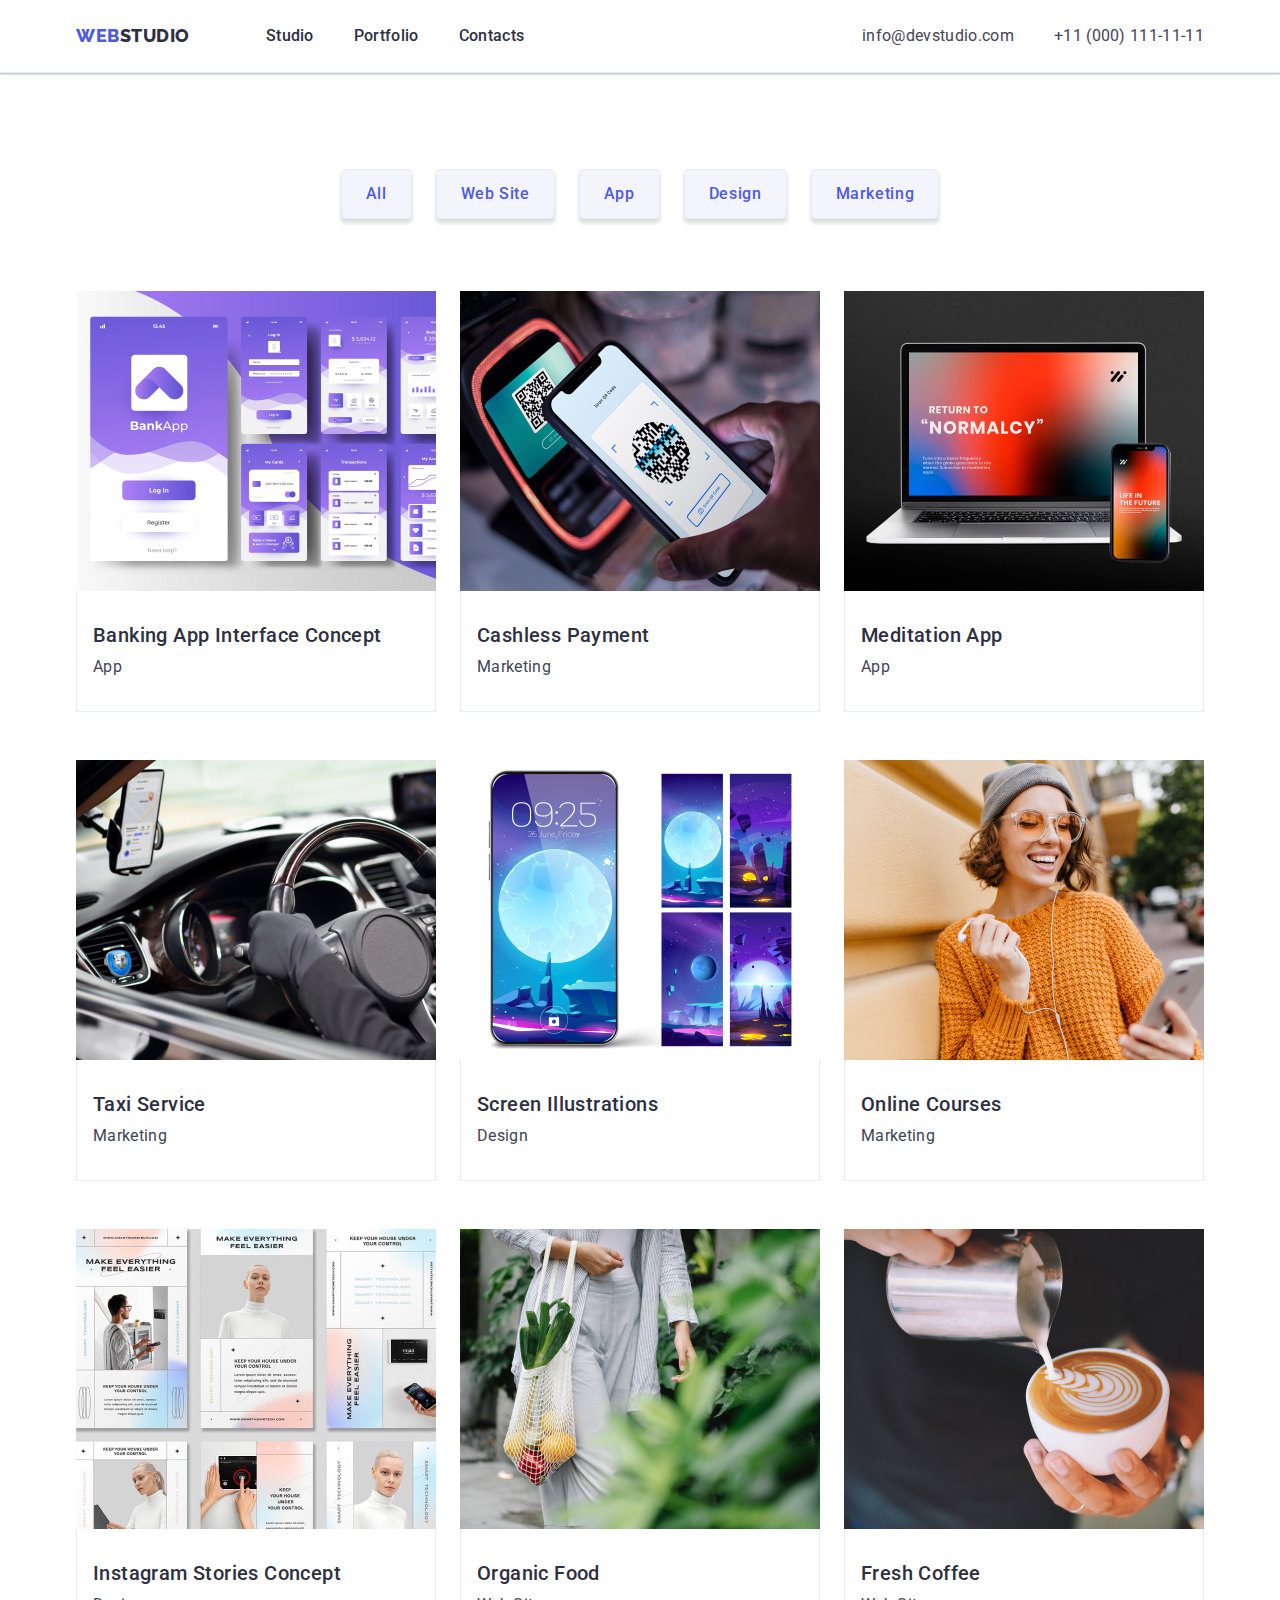
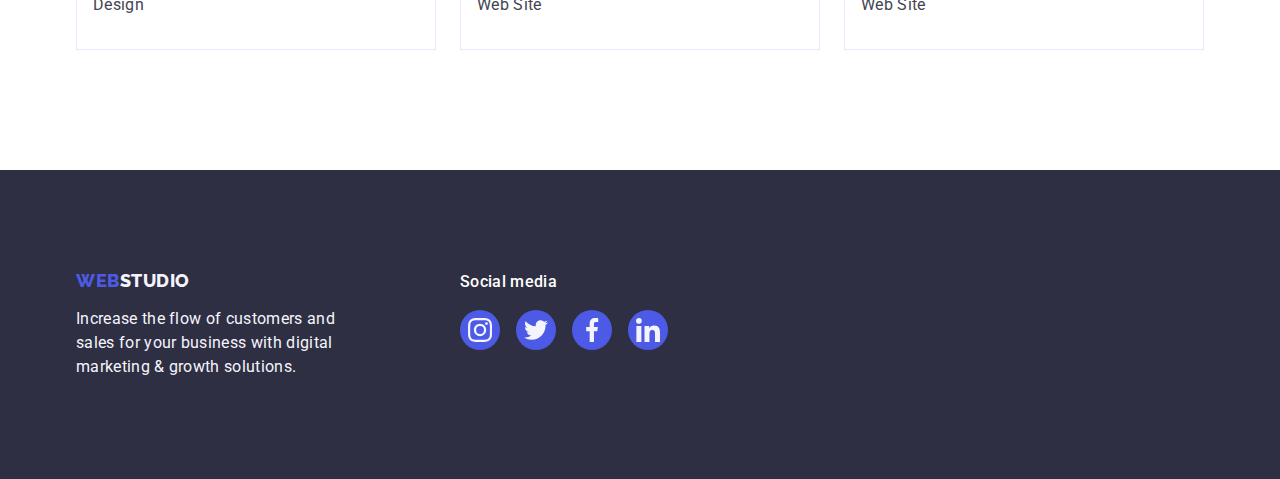
==== portfolio.html @ 90d9a867 "Initial commit" ====
<!DOCTYPE html>
<html lang="en">
  <head>
    <meta charset="UTF-8" />
    <meta http-equiv="X-UA-Compatible" content="IE=edge" />
    <meta name="viewport" content="width=device-width, initial-scale=1.0" />
    <title>Portfolio</title>
    <!-- Fonts -->
    <link rel="preconnect" href="https://fonts.googleapis.com" />
    <link rel="preconnect" href="https://fonts.gstatic.com" crossorigin />
    <link
      href="https://fonts.googleapis.com/css2?family=Raleway:wght@800&family=Roboto:wght@400;500;700;900&display=swap"
      rel="stylesheet"
    />
    <!-- Normalize styles -->
    <link
      rel="stylesheet"
      href="https://cdn.jsdelivr.net/npm/modern-normalize@1.1.0/modern-normalize.min.css"
    />
    <!-- Custom styles -->
    <link rel="stylesheet" href="./css/styles.css" />
  </head>
  <body>
    <!-- Header section -->
    <header class="header">
      <div class="container container-nav">
        <nav class="nav">
          <!-- Logo -->
          <a class="link logo" href="./index.html"
            >Web<span class="logo-dark">Studio</span></a
          >
          <!-- Navigation -->
          <ul class="header-nav-list list">
            <li class="header-nav-item">
              <a class="link" href="./index.html">Studio</a>
            </li>
            <li class="header-nav-item">
              <a class="link" href="./portfolio.html">Portfolio</a>
            </li>
            <li class="header-nav-item">
              <a class="link" href="">Contacts</a>
            </li>
          </ul>
        </nav>
        <!-- Contacts -->
        <address class="address container-address">
          <ul class="list address-list">
            <li>
              <a class="link" href="mailto:info@devstudio.com"
                >info@devstudio.com</a
              >
            </li>
            <li>
              <a class="link" href="tel:+110001111111">+11 (000) 111-11-11</a>
            </li>
          </ul>
        </address>
      </div>
    </header>
    <main>
      <!-- Filters section -->
      <section class="section portfolio-section">
        <div class="container">
          <h1 class="ection-title visually-hidden">Page Filters</h1>
          <ul class="list filter-list">
            <li>
              <button class="button" type="button">All</button>
            </li>
            <li><button class="button" type="button">Web Site</button></li>
            <li><button class="button" type="button">App</button></li>
            <li><button class="button" type="button">Design</button></li>
            <li><button class="button" type="button">Marketing</button></li>
          </ul>
          <!-- Work services -->
          <ul class="list portfolio-list">
            <li class="portfolio-item">
              <a class="portfolio-link link" href="">
                <img
                  src="./images/portfolio/banking-app.jpg"
                  alt="Banking App Interface Concept"
                  width="360"
                  height="300"
                />
                <div class="portfolio-descr">
                  <h2 class="sub-title">Banking App Interface Concept</h2>
                  <p class="text">App</p>
                </div></a
              >
            </li>
            <li class="portfolio-item">
              <a class="portfolio-link link" href="">
                <img
                  src="./images/portfolio/cashless.jpg"
                  alt="Cashless Payment"
                  width="360"
                  height="300"
                />
                <div class="portfolio-descr">
                  <h2 class="sub-title">Cashless Payment</h2>
                  <p class="text">Marketing</p>
                </div></a
              >
            </li>
            <li class="portfolio-item">
              <a class="portfolio-link link" href="">
                <img
                  src="./images/portfolio/meditation.jpg"
                  alt="Banking App Interface Concept"
                  width="360"
                  height="300"
                />
                <div class="portfolio-descr">
                  <h2 class="sub-title">Meditation App</h2>
                  <p class="text">App</p>
                </div></a
              >
            </li>
            <li class="portfolio-item">
              <a class="portfolio-link link" href="">
                <img
                  src="./images/portfolio/taxi.jpg"
                  alt="Taxi Service"
                  width="360"
                  height="300"
                />
                <div class="portfolio-descr">
                  <h2 class="sub-title">Taxi Service</h2>
                  <p class="text">Marketing</p>
                </div></a
              >
            </li>
            <li class="portfolio-item">
              <a class="portfolio-link link" href="">
                <img
                  src="./images/portfolio/screen.jpg"
                  alt="Screen Illustrations"
                  width="360"
                  height="300"
                />
                <div class="portfolio-descr">
                  <h2 class="sub-title">Screen Illustrations</h2>
                  <p class="text">Design</p>
                </div></a
              >
            </li>
            <li class="portfolio-item">
              <a class="portfolio-link link" href="">
                <img
                  src="./images/portfolio/courses.jpg"
                  alt="Online Courses"
                  width="360"
                  height="300"
                />
                <div class="portfolio-descr">
                  <h2 class="sub-title">Online Courses</h2>
                  <p class="text">Marketing</p>
                </div></a
              >
            </li>
            <li class="portfolio-item">
              <a class="portfolio-link link" href="">
                <img
                  src="./images/portfolio/instagram-stories.jpg"
                  alt="Instagram Stories Concept"
                  width="360"
                  height="300"
                />
                <div class="portfolio-descr">
                  <h2 class="sub-title">Instagram Stories Concept</h2>
                  <p class="text">Design</p>
                </div></a
              >
            </li>
            <li class="portfolio-item">
              <a class="portfolio-link link" href="">
                <img
                  src="./images/portfolio/organic.jpg"
                  alt="Screen Illustrations"
                  width="360"
                  height="300"
                />
                <div class="portfolio-descr">
                  <h2 class="sub-title">Organic Food</h2>
                  <p class="text">Web Site</p>
                </div></a
              >
            </li>
            <li class="portfolio-item">
              <a class="portfolio-link link" href="">
                <img
                  src="./images/portfolio/fresh.jpg"
                  alt="Fresh Coffee"
                  width="360"
                  height="300"
                />
                <div class="portfolio-descr">
                  <h2 class="sub-title">Fresh Coffee</h2>
                  <p class="text">Web Site</p>
                </div></a
              >
            </li>
          </ul>
        </div>
      </section>
    </main>
    <!-- Footer section -->
    <footer class="footer">
      <div class="container footer-content">
        <div>
          <a class="logo link" href="./index.html"
            >Web<span class="logo-footer">Studio</span></a
          >
          <p class="text footer-text">
            Increase the flow of customers and sales for your business with
            digital marketing & growth solutions.
          </p>
        </div>
        <div>
          <p class="footer-socials-title">Social media</p>
          <ul class="footer-socials-list list">
            <li class="footer-socials-item">
              <a
                class="footer-socials-link link"
                href="https://www.instagram.com"
                target="_blank"
                rel="noopener noreferrer"
                aria-label="Instagram icon"
              >
                <svg class="footer-socials-icon" width="24" height="24">
                  <use href="./images/icon.svg#icon-instagram"></use>
                </svg>
              </a>
            </li>
            <li class="footer-socials-item">
              <a
                class="footer-socials-link link"
                href="https://www.twitter.com"
                target="_blank"
                rel="noopener noreferrer"
                aria-label="Instagram icon"
              >
                <svg class="footer-socials-icon" width="24" height="24">
                  <use href="./images/icon.svg#icon-twitter"></use>
                </svg>
              </a>
            </li>
            <li class="footer-socials-item">
              <a
                class="footer-socials-link link"
                href="https://www.facebook.com"
                target="_blank"
                rel="noopener noreferrer"
                aria-label="Instagram icon"
              >
                <svg class="footer-socials-icon" width="24" height="24">
                  <use href="./images/icon.svg#icon-facebook"></use>
                </svg>
              </a>
            </li>
            <li class="footer-socials-item">
              <a
                class="footer-socials-link link"
                href="https://www.linkedin.com"
                target="_blank"
                rel="noopener noreferrer"
                aria-label="Instagram icon"
              >
                <svg class="footer-socials-icon" width="24" height="24">
                  <use href="./images/icon.svg#icon-linkedin"></use>
                </svg>
              </a>
            </li>
          </ul>
        </div>
      </div>
    </footer>
  </body>
</html>
---- css/styles.css ----
/**
  |============================
  | ROOT PROPERTIES
  |============================
*/
:root {
  --text-color: #434455;
  --dark-color: #2e2f42;
  --subtle-text: #8e8f99;
  --white-color: #ffffff;
  --cloud-color: #f4f4fd;
  --cornflower-accent: #e7e9fc;
  --primary-brand: #4d5ae5;
  --pressed-state-color: #404bbf;
  --success-color: #31d0aa;
}

/**
  |============================
  | GLOBAL STYLES
  |============================
*/
body {
  font-family: "Roboto", sans-serif;
  color: var(--text-color);
  background-color: var(--white-color);
}
/* Reset start */
img {
  display: block;
  max-width: 100%;
  height: auto;
}
h1,
h2,
h3,
h4,
h5,
h6,
p {
  margin-top: 0;
  margin-bottom: 0;
}
.list {
  list-style: none;
  margin: 0;
  padding: 0;
}
.link {
  text-decoration: none;
  color: currentColor;
}
button {
  font-family: inherit;
  color: currentColor;
  cursor: pointer;
}

/* Reset end */
.section {
  padding-top: 120px;
  padding-bottom: 120px;
}
.container {
  width: 1158px;
  margin-left: auto;
  margin-right: auto;
  padding-left: 15px;
  padding-right: 15px;

  /* outline: 2px solid red;
  outline-offset: -2px; */
}

/* BASE STYLES */

.text {
  line-height: 1.5;
  letter-spacing: 0.02em;
  color: var(--text-color);
}
/**
  |============================
  |      HEADER STYLES
  |============================
*/
.header {
  border-bottom: 1px solid var(--cornflower-accent);
  box-shadow: 0px 2px 1px rgba(46, 47, 66, 0.08),
    0px 1px 1px rgba(46, 47, 66, 0.16), 0px 1px 6px rgba(46, 47, 66, 0.08);
}
.container-nav {
  display: flex;
  align-items: center;
}
.nav {
  display: flex;
  align-items: center;
}

.header-nav-list {
  display: flex;
  align-items: center;
  gap: 40px;
}
.header-nav-list .link {
  display: block;
  padding-top: 24px;
  padding-bottom: 24px;
  font-weight: 500;
  line-height: 1.5;
  letter-spacing: 0.02em;
}
.header-nav-list .link:hover,
.link:focus {
  color: var(--pressed-state-color);
}
.header-contact {
  margin-right: 40px;
}
/* LOGO STYLES */
.logo {
  font-family: "Raleway", sans-serif;
  font-weight: 800;
  font-size: 18px;
  line-height: 1.17;
  margin-right: 76px;
  align-items: center;
  letter-spacing: 0.03em;
  text-transform: uppercase;
  color: var(--primary-brand);
}
.logo-dark {
  color: var(--dark-color);
}
.logo-footer {
  color: var(--cloud-color);
}

/* NAVIGATION */

.header-nav-list .link {
  font-weight: 500;
  line-height: 1.5;
  letter-spacing: 0.02em;
  color: var(--dark-color);
}

.site-nvg .link:hover,
.link:focus {
  color: var(--pressed-state-color);
}

/* CONTACTS */
.address {
  font-style: normal;
}
.address .link {
  line-height: 1.5;
  letter-spacing: 0.02em;
  color: var(--text-color);
}
.address .link:hover,
.link:focus {
  color: var(--pressed-state-color);
}
.container-address {
  display: flex;
  margin-left: auto;
}
.address-list {
  display: flex;
  gap: 40px;
}
/**
  |============================
  |           HERO
  |============================
*/
.hero {
  max-width: 1440px;
  margin-left: auto;
  margin-right: auto;
  padding-top: 188px;
  padding-bottom: 188px;
  background-image: linear-gradient(
      rgba(46, 47, 66, 0.7),
      rgba(46, 47, 66, 0.7)
    ),
    url(../images/hero/people-office.jpg);
  background-color: var(--dark-color);
  background-repeat: no-repeat;
  background-position: center;
  background-size: cover;
}
.hero-title {
  display: block;
  margin-left: auto;
  margin-right: auto;
  margin-bottom: 48px;
  max-width: 496px;
  font-weight: 700;
  font-size: 56px;
  line-height: 1.07;
  text-align: center;
  letter-spacing: 0.02em;
  color: var(--white-color);
}
.hero .button {
  display: block;
  margin-left: auto;
  margin-right: auto;
  min-width: 169px;
  height: 56px;
  border: none;

  color: var(--white-color);
  background-color: var(--primary-brand);
}
/* BUTTON */

.hero .button:hover,
.button:focus {
  background-color: var(--pressed-state-color);
}
.button {
  border: 1px solid var(--cornflower-accent);
  border-radius: 4px;
  padding: 12px 24px;
  text-align: center;
  font-family: inherit;
  font-size: 16px;
  font-weight: 500;
  letter-spacing: 0.04em;
  line-height: 1.5;
  cursor: pointer;
  box-shadow: 0px 4px 4px rgba(0, 0, 0, 0.15);
  color: var(--primary-brand);
  background-color: var(--cloud-color);
}

.button:hover,
.button:focus {
  background-color: var(--pressed-state-color);
}

/* BENEFITS SECTION */
.visually-hidden {
  position: absolute;
  width: 1px;
  height: 1px;
  margin: -1px;
  border: 0;
  padding: 0;
  white-space: nowrap;
  clip-path: inset(100%);
  clip: rect(0 0 0 0);
  overflow: hidden;
}

.benefits-section {
  padding: 120px 0;
}

.benefits-list {
  display: flex;
  flex-wrap: wrap;
  gap: 24px;
}

.benefits-descr {
  flex-basis: calc((100% - 72px) / 4);
}
.sub-title {
  margin-bottom: 8px;
  font-weight: 500;
  font-size: 20px;
  line-height: 1.2;
  letter-spacing: 0.02em;
  color: var(--dark-color);
}
/* Benefits icon */

.benefits-bgc-icon {
  display: flex;
  justify-content: center;
  align-items: center;
  width: 264px;
  height: 112px;
  border-radius: 4px;
  margin-bottom: 8px;
  background-color: var(--cloud-color);
}

/* SERVICES SECTION */
.services-section {
  padding-bottom: 120px;
}
.services-list {
  display: flex;
  flex-wrap: wrap;
  gap: 24px;
}
.services-descr {
  flex-basis: calc((100% - 48px) / 3);
}
.section-title {
  margin-bottom: 72px;

  font-weight: 700;
  font-size: 36px;
  line-height: 1.1;
  text-transform: capitalize;
  text-align: center;
  color: var(--dark-color);
}
/**
  |============================
  | FOOTER
  |============================
*/
.footer {
  padding-top: 100px;
  padding-bottom: 100px;
  background: var(--dark-color);
}
.footer-content {
  display: flex;
  align-items: baseline;
  gap: 120px;
}

.footer .logo {
  display: inline-block;
  margin-bottom: 16px;
}
.footer-text {
  display: block;
  margin-right: auto;
  width: 264px;
  height: 72px;
  color: var(--cloud-color);
}
/* FOOTER SOCIALS */
.footer-socials-title {
  margin-bottom: 16px;
  font-weight: 500;
  font-size: 16px;
  letter-spacing: 0.02em;
  line-height: 0.5;
  line-height: 1.5;
  color: var(--white-color);
}
.footer-socials-list {
  display: flex;
  justify-content: center;
  gap: 16px;
}
.footer-socials-link {
  display: flex;
  width: 40px;
  height: 40px;
  justify-content: center;
  align-items: center;
  background-color: var(--primary-brand);
  border-radius: 50%;
}
.footer-socials-icon {
  fill: var(--cloud-color);
}
.footer-socials-link:hover,
.footer-socials-link:focus {
  background-color: var(--success-color);
}

/* TEAM SECTION */
.team-section {
  background: var(--cloud-color);
}
.team-card {
  background-color: var(--white-color);
  box-shadow: 0px 1px 6px rgba(46, 47, 66, 0.08),
    0px 1px 1px rgba(46, 47, 66, 0.16), 0px 2px 1px rgba(46, 47, 66, 0.08);
  border-radius: 0px 0px 4px 4px;
}
.team-list {
  display: flex;
  flex-wrap: wrap;
  gap: 24px;
}

.team-list .team-card {
  flex-basis: calc((100% - 72px) / 4);
}
.team-descr {
  padding-top: 32px;
  padding-bottom: 32px;
  padding-left: 0;
  padding-right: 0;
}
.team-list .sub-title {
  text-align: center;
}
.member-descr {
  margin-bottom: 8px;
  text-align: center;
}

/**
  |============================
  | SOCIALS ICON
  |============================
*/
.socials {
  display: flex;
  justify-content: center;
  gap: 24px;
}

.socials-link {
  display: flex;
  width: 40px;
  height: 40px;
  background-color: var(--primary-brand);
  border-radius: 50%;
  justify-content: center;
  align-items: center;
  fill: var(--white-color);
}

.socials-link:hover,
.socials-link:focus {
  background-color: var(--pressed-state-color);
}
.socials-icon {
  fill: var(--cloud-color);
}
/**
  |============================
  | CUSTOMERS STYLES
  |============================
*/
.clients-item {
  width: calc((100% - 120px) / 6);
  height: 88px;
}

.clients-list {
  display: flex;
  justify-content: center;
  align-items: center;
  gap: 24px;
}
.clients-link {
  display: flex;
  align-items: center;
  justify-content: center;
  border: 1px solid var(--subtle-text);
  border-radius: 4px;
  width: 168px;
  height: 88px;
  padding: 16px 32px;
  height: 100%;
  color: var(--subtle-text);
}
.clients-link:hover,
.clients-link:focus {
  border-color: var(--pressed-state-color);
  color: var(--pressed-state-color);
}

.clients-icon {
  fill: currentColor;
}

/**
  |============================
  |          PORTFOLIO
  |============================
*/
.portfolio-section {
  padding-top: 96px;
  padding-bottom: 120px;
}
.filter-list {
  display: flex;
  justify-content: center;
  gap: 24px;
  margin-bottom: 72px;
}
.filter-list .button:hover,
.button:focus {
  border-radius: 4px;
  border: 1px solid transparent;
  box-shadow: 0px 3px 1px rgba(0, 0, 0, 0.1), 0px 2px 1px rgba(0, 0, 0, 0.08),
    0px 2px 2px rgba(0, 0, 0, 0.12);
  color: var(--white-color);
  background-color: var(--pressed-state-color);
}

/* Work examples */

.portfolio-list {
  display: flex;
  flex-wrap: wrap;
  row-gap: 48px;
  column-gap: 24px;
}
.portfolio-item {
  flex-basis: calc((100% - 48px) / 3);
}
.portfolio-descr {
  padding-top: 32px;
  padding-bottom: 32px;
  padding-right: 16px;
  padding-left: 16px;
  border: 1px solid var(--cornflower-accent);
  border-top: none;
}
.portfolio-link {
  display: block;
}

.portfolio-link:hover,
.portfolio-link:focus {
  box-shadow: 0px 1px 6px rgba(46, 47, 66, 0.08),
    0px 1px 1px rgba(46, 47, 66, 0.16), 0px 2px 1px rgba(46, 47, 66, 0.08);
}
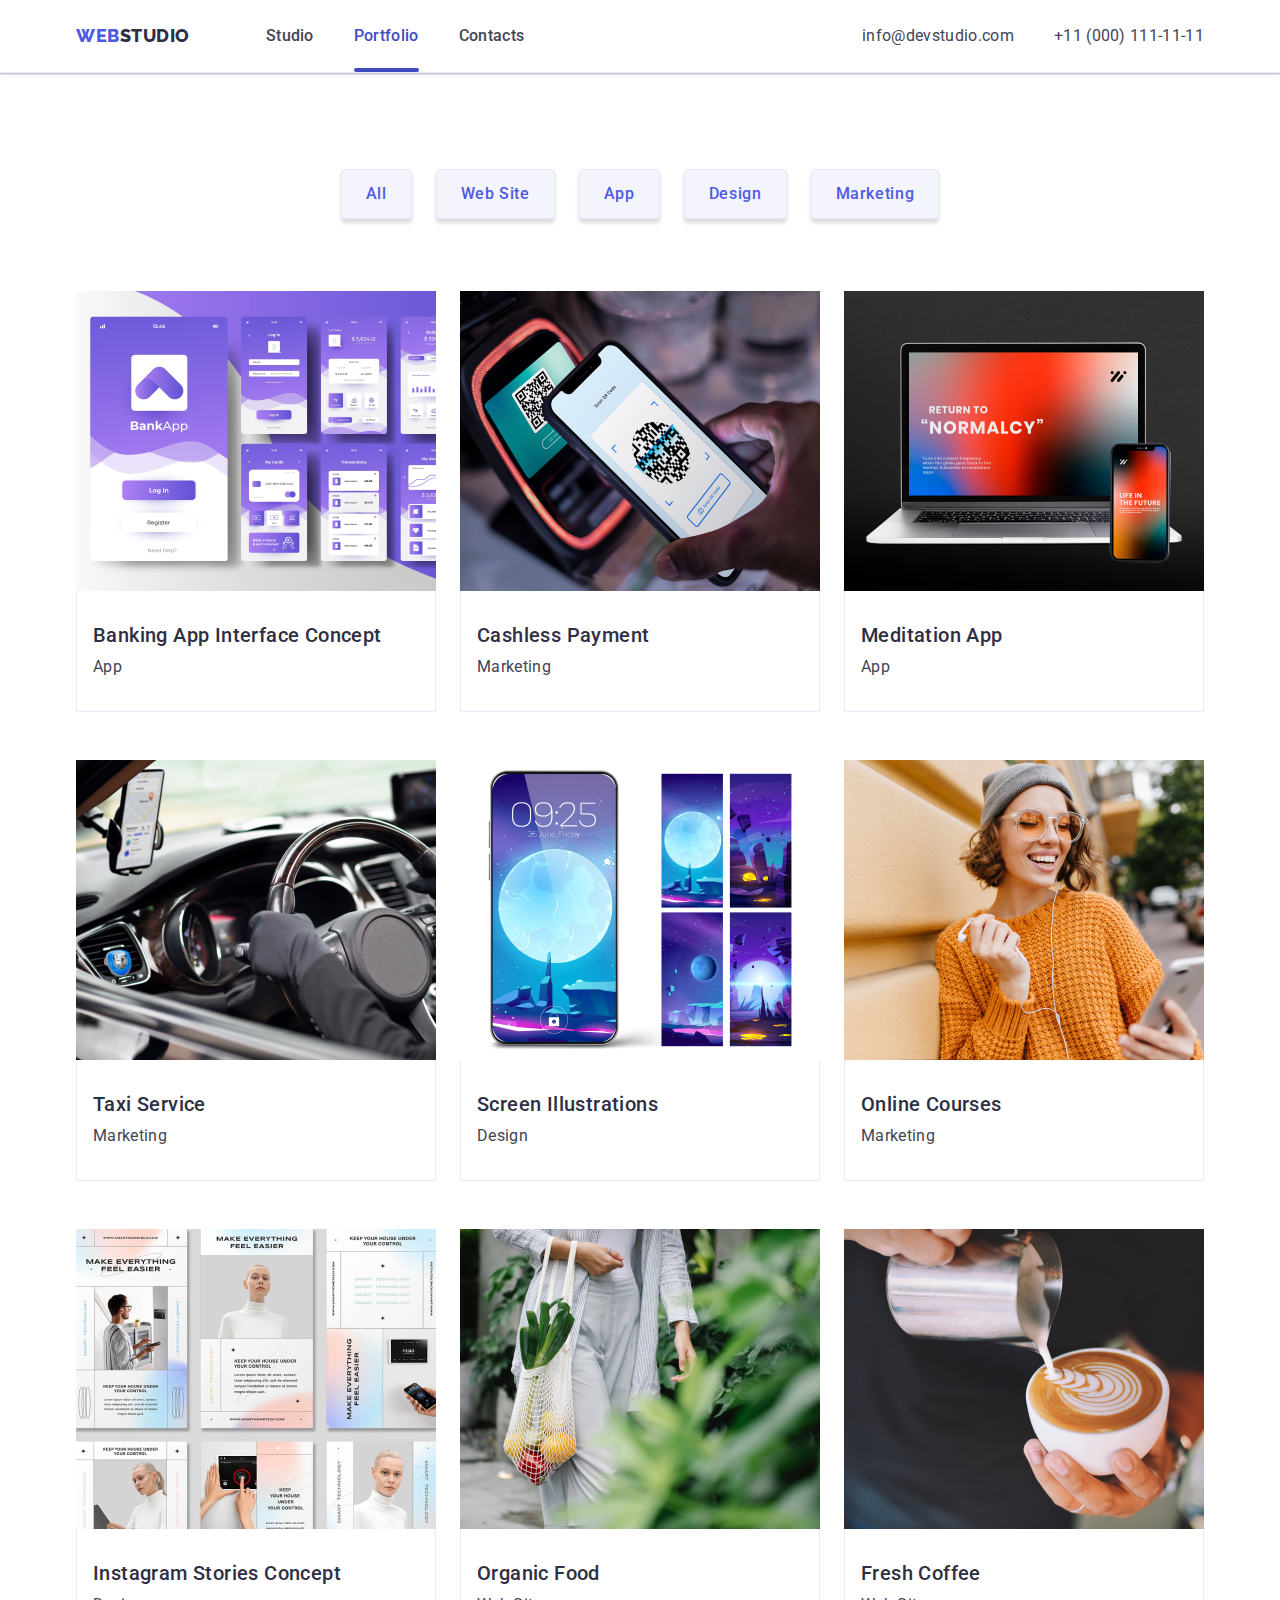
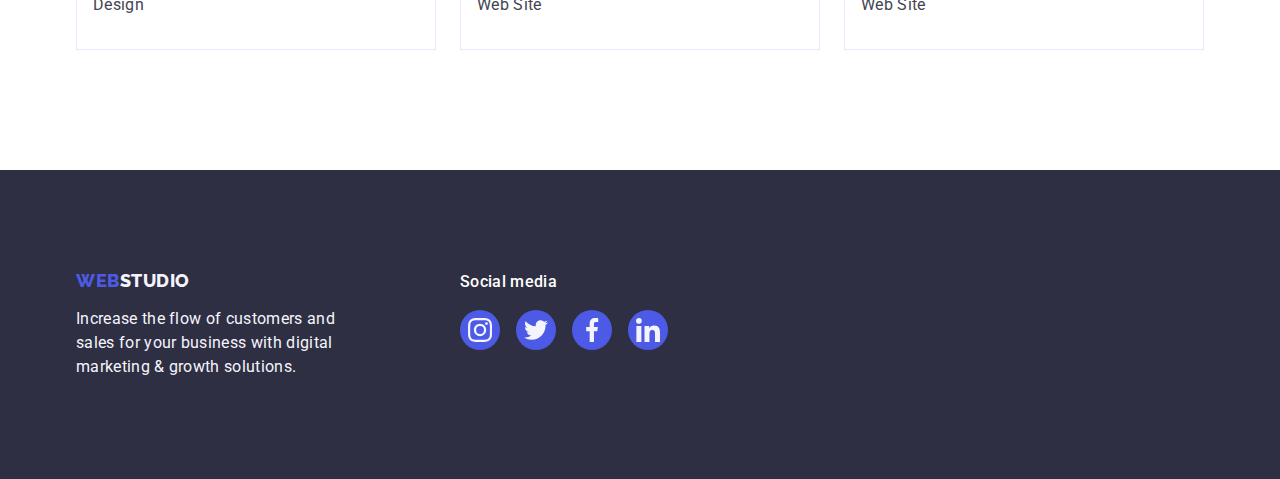
==== commit 9efdfb01: "HW-05-22.04.23" ====
--- a/portfolio.html
+++ b/portfolio.html
@@ -35,7 +35,9 @@
               <a class="link" href="./index.html">Studio</a>
             </li>
             <li class="header-nav-item">
-              <a class="link" href="./portfolio.html">Portfolio</a>
+              <a class="link header-link current" href="./portfolio.html"
+                >Portfolio</a
+              >
             </li>
             <li class="header-nav-item">
               <a class="link" href="">Contacts</a>
@@ -75,12 +77,21 @@
           <ul class="list portfolio-list">
             <li class="portfolio-item">
               <a class="portfolio-link link" href="">
-                <img
-                  src="./images/portfolio/banking-app.jpg"
-                  alt="Banking App Interface Concept"
-                  width="360"
-                  height="300"
-                />
+                <div class="product-wrapper">
+                  <img
+                    src="./images/portfolio/banking-app.jpg"
+                    alt="Banking App Interface Concept"
+                    width="360"
+                    height="300"
+                  />
+                  <div class="overlay">
+                    <p class="overlay-descr">
+                      14 Stylish and User-Friendly App Design Concepts · Task
+                      Manager App · Calorie Tracker App · Exotic Fruit Ecommerce
+                      App · Cloud Storage App
+                    </p>
+                  </div>
+                </div>
                 <div class="portfolio-descr">
                   <h2 class="sub-title">Banking App Interface Concept</h2>
                   <p class="text">App</p>
@@ -89,12 +100,21 @@
             </li>
             <li class="portfolio-item">
               <a class="portfolio-link link" href="">
-                <img
-                  src="./images/portfolio/cashless.jpg"
-                  alt="Cashless Payment"
-                  width="360"
-                  height="300"
-                />
+                <div class="product-wrapper">
+                  <img
+                    src="./images/portfolio/cashless.jpg"
+                    alt="Cashless Payment"
+                    width="360"
+                    height="300"
+                  />
+                  <div class="overlay">
+                    <p class="overlay-descr">
+                      14 Stylish and User-Friendly App Design Concepts · Task
+                      Manager App · Calorie Tracker App · Exotic Fruit Ecommerce
+                      App · Cloud Storage App
+                    </p>
+                  </div>
+                </div>
                 <div class="portfolio-descr">
                   <h2 class="sub-title">Cashless Payment</h2>
                   <p class="text">Marketing</p>
@@ -103,12 +123,21 @@
             </li>
             <li class="portfolio-item">
               <a class="portfolio-link link" href="">
-                <img
-                  src="./images/portfolio/meditation.jpg"
-                  alt="Banking App Interface Concept"
-                  width="360"
-                  height="300"
-                />
+                <div class="product-wrapper">
+                  <img
+                    src="./images/portfolio/meditation.jpg"
+                    alt="Banking App Interface Concept"
+                    width="360"
+                    height="300"
+                  />
+                  <div class="overlay">
+                    <p class="overlay-descr">
+                      14 Stylish and User-Friendly App Design Concepts · Task
+                      Manager App · Calorie Tracker App · Exotic Fruit Ecommerce
+                      App · Cloud Storage App
+                    </p>
+                  </div>
+                </div>
                 <div class="portfolio-descr">
                   <h2 class="sub-title">Meditation App</h2>
                   <p class="text">App</p>
@@ -117,12 +146,21 @@
             </li>
             <li class="portfolio-item">
               <a class="portfolio-link link" href="">
-                <img
-                  src="./images/portfolio/taxi.jpg"
-                  alt="Taxi Service"
-                  width="360"
-                  height="300"
-                />
+                <div class="product-wrapper">
+                  <img
+                    src="./images/portfolio/taxi.jpg"
+                    alt="Taxi Service"
+                    width="360"
+                    height="300"
+                  />
+                  <div class="overlay">
+                    <p class="overlay-descr">
+                      14 Stylish and User-Friendly App Design Concepts · Task
+                      Manager App · Calorie Tracker App · Exotic Fruit Ecommerce
+                      App · Cloud Storage App
+                    </p>
+                  </div>
+                </div>
                 <div class="portfolio-descr">
                   <h2 class="sub-title">Taxi Service</h2>
                   <p class="text">Marketing</p>
@@ -131,12 +169,21 @@
             </li>
             <li class="portfolio-item">
               <a class="portfolio-link link" href="">
-                <img
-                  src="./images/portfolio/screen.jpg"
-                  alt="Screen Illustrations"
-                  width="360"
-                  height="300"
-                />
+                <div class="product-wrapper">
+                  <img
+                    src="./images/portfolio/screen.jpg"
+                    alt="Screen Illustrations"
+                    width="360"
+                    height="300"
+                  />
+                  <div class="overlay">
+                    <p class="overlay-descr">
+                      14 Stylish and User-Friendly App Design Concepts · Task
+                      Manager App · Calorie Tracker App · Exotic Fruit Ecommerce
+                      App · Cloud Storage App
+                    </p>
+                  </div>
+                </div>
                 <div class="portfolio-descr">
                   <h2 class="sub-title">Screen Illustrations</h2>
                   <p class="text">Design</p>
@@ -145,12 +192,21 @@
             </li>
             <li class="portfolio-item">
               <a class="portfolio-link link" href="">
-                <img
-                  src="./images/portfolio/courses.jpg"
-                  alt="Online Courses"
-                  width="360"
-                  height="300"
-                />
+                <div class="product-wrapper">
+                  <img
+                    src="./images/portfolio/courses.jpg"
+                    alt="Online Courses"
+                    width="360"
+                    height="300"
+                  />
+                  <div class="overlay">
+                    <p class="overlay-descr">
+                      14 Stylish and User-Friendly App Design Concepts · Task
+                      Manager App · Calorie Tracker App · Exotic Fruit Ecommerce
+                      App · Cloud Storage App
+                    </p>
+                  </div>
+                </div>
                 <div class="portfolio-descr">
                   <h2 class="sub-title">Online Courses</h2>
                   <p class="text">Marketing</p>
@@ -159,12 +215,21 @@
             </li>
             <li class="portfolio-item">
               <a class="portfolio-link link" href="">
-                <img
-                  src="./images/portfolio/instagram-stories.jpg"
-                  alt="Instagram Stories Concept"
-                  width="360"
-                  height="300"
-                />
+                <div class="product-wrapper">
+                  <img
+                    src="./images/portfolio/instagram-stories.jpg"
+                    alt="Instagram Stories Concept"
+                    width="360"
+                    height="300"
+                  />
+                  <div class="overlay">
+                    <p class="overlay-descr">
+                      14 Stylish and User-Friendly App Design Concepts · Task
+                      Manager App · Calorie Tracker App · Exotic Fruit Ecommerce
+                      App · Cloud Storage App
+                    </p>
+                  </div>
+                </div>
                 <div class="portfolio-descr">
                   <h2 class="sub-title">Instagram Stories Concept</h2>
                   <p class="text">Design</p>
@@ -173,12 +238,21 @@
             </li>
             <li class="portfolio-item">
               <a class="portfolio-link link" href="">
-                <img
-                  src="./images/portfolio/organic.jpg"
-                  alt="Screen Illustrations"
-                  width="360"
-                  height="300"
-                />
+                <div class="product-wrapper">
+                  <img
+                    src="./images/portfolio/organic.jpg"
+                    alt="Screen Illustrations"
+                    width="360"
+                    height="300"
+                  />
+                  <div class="overlay">
+                    <p class="overlay-descr">
+                      14 Stylish and User-Friendly App Design Concepts · Task
+                      Manager App · Calorie Tracker App · Exotic Fruit Ecommerce
+                      App · Cloud Storage App
+                    </p>
+                  </div>
+                </div>
                 <div class="portfolio-descr">
                   <h2 class="sub-title">Organic Food</h2>
                   <p class="text">Web Site</p>
@@ -187,12 +261,21 @@
             </li>
             <li class="portfolio-item">
               <a class="portfolio-link link" href="">
-                <img
-                  src="./images/portfolio/fresh.jpg"
-                  alt="Fresh Coffee"
-                  width="360"
-                  height="300"
-                />
+                <div class="product-wrapper">
+                  <img
+                    src="./images/portfolio/fresh.jpg"
+                    alt="Fresh Coffee"
+                    width="360"
+                    height="300"
+                  />
+                  <div class="overlay">
+                    <p class="overlay-descr">
+                      14 Stylish and User-Friendly App Design Concepts · Task
+                      Manager App · Calorie Tracker App · Exotic Fruit Ecommerce
+                      App · Cloud Storage App
+                    </p>
+                  </div>
+                </div>
                 <div class="portfolio-descr">
                   <h2 class="sub-title">Fresh Coffee</h2>
                   <p class="text">Web Site</p>
--- a/css/styles.css
+++ b/css/styles.css
@@ -9,10 +9,14 @@
   --subtle-text: #8e8f99;
   --white-color: #ffffff;
   --cloud-color: #f4f4fd;
+  --modal-bcg: #fcfcfc;
   --cornflower-accent: #e7e9fc;
   --primary-brand: #4d5ae5;
   --pressed-state-color: #404bbf;
   --success-color: #31d0aa;
+  /* ANIMATION */
+  --primary-duration: 250ms;
+  --primary-timing-function: cubic-bezier(0.4, 0, 0.2, 1);
 }
 
 /**
@@ -49,6 +53,7 @@
 .link {
   text-decoration: none;
   color: currentColor;
+  /* transition: color var(--primary-duration) var(--primary-timing-function); */
 }
 button {
   font-family: inherit;
@@ -100,21 +105,38 @@
 
 .header-nav-list {
   display: flex;
-  align-items: center;
   gap: 40px;
 }
 .header-nav-list .link {
+  position: relative;
   display: block;
   padding-top: 24px;
   padding-bottom: 24px;
   font-weight: 500;
   line-height: 1.5;
   letter-spacing: 0.02em;
+  transition: color var(--primary-duration) var(--primary-timing-function);
 }
 .header-nav-list .link:hover,
 .link:focus {
   color: var(--pressed-state-color);
 }
+.current {
+  color: var(--pressed-state-color);
+}
+
+.current::after {
+  content: "";
+  display: block;
+  position: absolute;
+  bottom: 0;
+  left: 0;
+  width: 100%;
+  height: 4px;
+  border-radius: 2px;
+  background-color: var(--pressed-state-color);
+}
+
 .header-contact {
   margin-right: 40px;
 }
@@ -139,18 +161,6 @@
 
 /* NAVIGATION */
 
-.header-nav-list .link {
-  font-weight: 500;
-  line-height: 1.5;
-  letter-spacing: 0.02em;
-  color: var(--dark-color);
-}
-
-.site-nvg .link:hover,
-.link:focus {
-  color: var(--pressed-state-color);
-}
-
 /* CONTACTS */
 .address {
   font-style: normal;
@@ -159,6 +169,7 @@
   line-height: 1.5;
   letter-spacing: 0.02em;
   color: var(--text-color);
+  transition: color var(--primary-duration) var(--primary-timing-function);
 }
 .address .link:hover,
 .link:focus {
@@ -216,6 +227,7 @@
 
   color: var(--white-color);
   background-color: var(--primary-brand);
+  transition: color var(--primary-duration) var(--primary-timing-function);
 }
 /* BUTTON */
 
@@ -364,6 +376,8 @@
   align-items: center;
   background-color: var(--primary-brand);
   border-radius: 50%;
+  transition: background-color var(--primary-duration)
+    var(--primary-timing-function);
 }
 .footer-socials-icon {
   fill: var(--cloud-color);
@@ -371,6 +385,73 @@
 .footer-socials-link:hover,
 .footer-socials-link:focus {
   background-color: var(--success-color);
+}
+
+/**
+  |============================
+  | MODAL WINDOW
+  |============================
+*/
+
+.backdrop {
+  position: fixed;
+  top: 0;
+  left: 0;
+  right: 0;
+  bottom: 0;
+  background-color: rgba(46, 47, 66, 0.4);
+  backdrop-filter: blur(5px);
+  opacity: 1;
+  transition: opacity var(--primary-duration) var(--primary-timing-function),
+    visibility var(--primary-duration) var(--primary-timing-function);
+}
+
+.backdrop.is-hidden {
+  opacity: 0;
+  visibility: hidden;
+  pointer-events: none;
+}
+.modal {
+  position: absolute;
+  top: 50%;
+  left: 50%;
+  transform: translate(-50%, -50%) scale(1);
+  transition: transform var(--primary-duration) var(--primary-timing-function);
+
+  width: 408px;
+  min-height: 576px;
+  background-color: var(--modal-bcg);
+  box-shadow: 0px 1px 1px rgba(0, 0, 0, 0.14), 0px 1px 3px rgba(0, 0, 0, 0.12),
+    0px 2px 1px rgba(0, 0, 0, 0.2);
+  border-radius: 4px;
+}
+.modal-btn {
+  position: absolute;
+  right: 0;
+  top: 0;
+  background-color: var(--cornflower-accent);
+  border-radius: 50%;
+  border: 1px solid rgba(0, 0, 0, 0.1);
+  width: 24px;
+  height: 24px;
+  display: flex;
+  justify-content: center;
+  align-items: center;
+  margin-top: 24px;
+  margin-right: 24px;
+  transition: color var(--primary-duration) var(--primary-timing-function);
+}
+.modal-icon {
+  fill: var(--dark-color);
+}
+.modal-btn:hover,
+.modal-btn:focus {
+  background-color: var(--pressed-state-color);
+  border: 1px solid transparent;
+}
+.modal-btn:hover .modal-icon,
+.modal-btn:focus .modal-icon {
+  fill: var(--white-color);
 }
 
 /* TEAM SECTION */
@@ -426,6 +507,8 @@
   justify-content: center;
   align-items: center;
   fill: var(--white-color);
+  transition: background-color var(--primary-duration)
+    var(--primary-timing-function);
 }
 
 .socials-link:hover,
@@ -462,6 +545,7 @@
   padding: 16px 32px;
   height: 100%;
   color: var(--subtle-text);
+  transition: color var(--primary-duration) var(--primary-timing-function);
 }
 .clients-link:hover,
 .clients-link:focus {
@@ -526,3 +610,32 @@
   box-shadow: 0px 1px 6px rgba(46, 47, 66, 0.08),
     0px 1px 1px rgba(46, 47, 66, 0.16), 0px 2px 1px rgba(46, 47, 66, 0.08);
 }
+.portfolio-item:hover .overlay {
+  transform: translateY(0);
+}
+.product-wrapper {
+  position: relative;
+  overflow: hidden;
+}
+.overlay {
+  position: absolute;
+  top: 0;
+  left: 0;
+  transform: translateY(100%);
+
+  width: 100%;
+  height: 100%;
+
+  padding-top: 40px;
+  padding-left: 32px;
+  padding-right: 32px;
+
+  background-color: var(--primary-brand);
+}
+.overlay-descr {
+  font-weight: 400;
+  font-size: 16px;
+  line-height: 1.5;
+  letter-spacing: 0.02em;
+  color: var(--cloud-color);
+}
